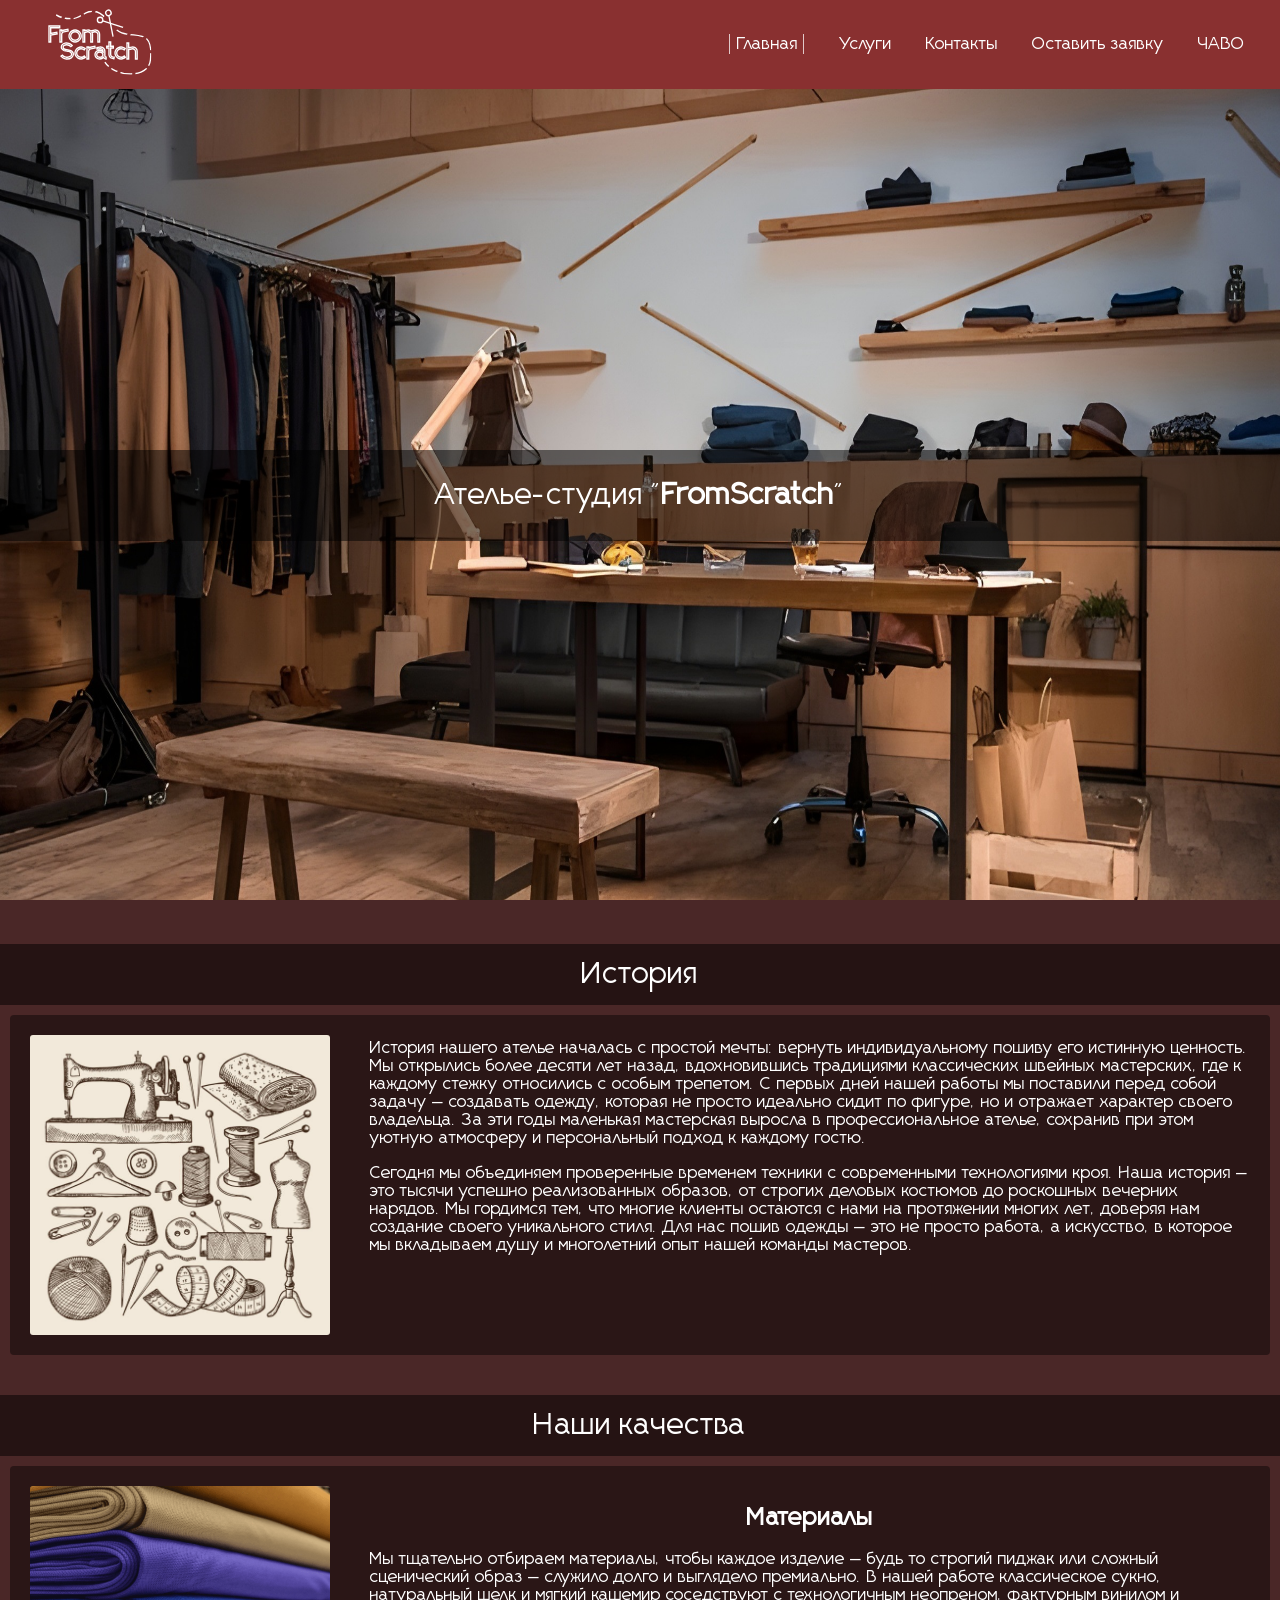
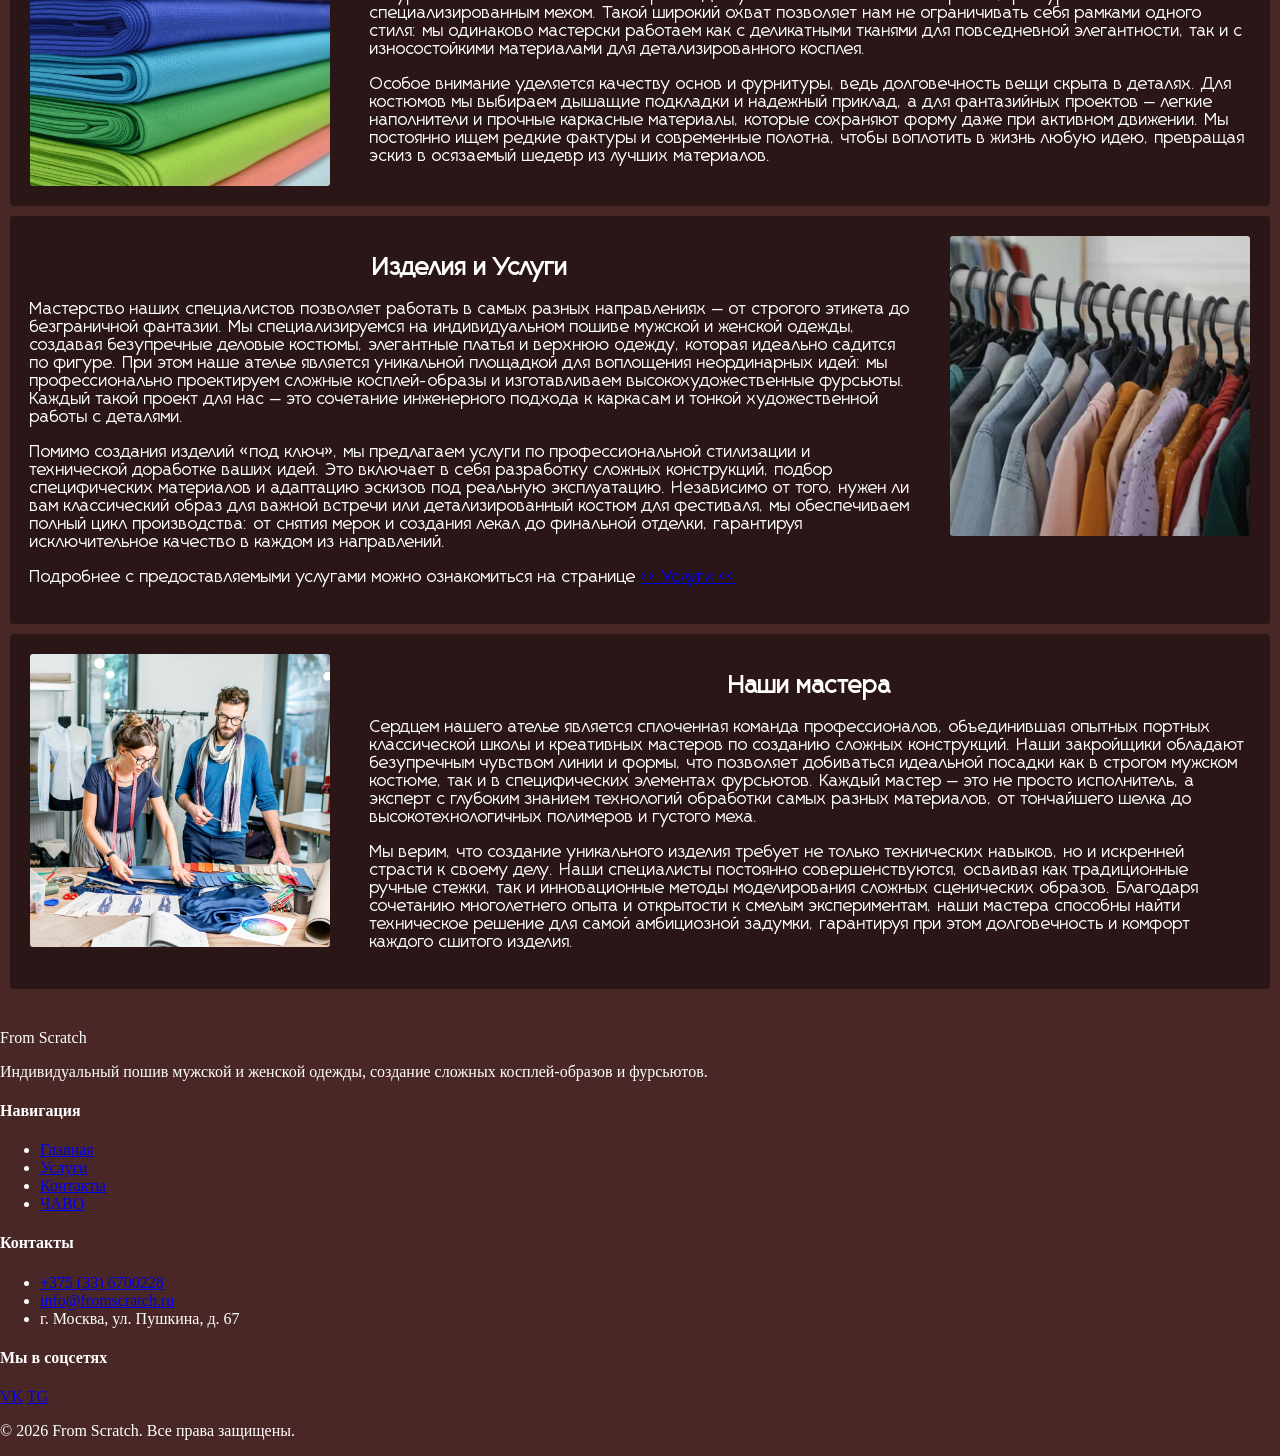
==== index.html @ 38d3c4c9 "Vers.2.0.1" ====
<!DOCTYPE html>
<html lang="en">
<head>
    <meta charset="UTF-8">
    <meta name="viewport" content="width=device-width, initial-scale=1.0">
    <title>FromScratch - Ателье-студия</title>

    <link href="style/mainstyle.css" rel="stylesheet" media="all">
    <link href="style/universal.css" rel="stylesheet" media="all">
</head>
<body>
    <header>
        <a href="main.html">
        <div class="logobox">
            <?xml version="1.0" encoding="UTF-8" standalone="no"?>
            <!-- Created with Inkscape (http://www.inkscape.org/) -->

            <svg
            width="150"
            height="75"
            viewBox="0 0 425 280"
            version="1.1"
            id="svg1"
            sodipodi:docname="FromScratch.svg"
            xmlns="http://www.w3.org/2000/svg"
            xmlns:svg="http://www.w3.org/2000/svg">
            <defs
                id="defs1">
                <clipPath
                clipPathUnits="userSpaceOnUse"
                id="clipPath57">
                <path
                   id="path58"
                   style="fill:#ff0000;fill-opacity:1;fill-rule:nonzero;stroke:none"
                   d="M 47.269531,136.76172 V 375.91211 H 271.69727 c 1.50088,-3.22402 3.10815,-6.40079 4.72461,-9.56641 2.83352,-5.62779 5.89137,-11.13698 8.82031,-16.71484 2.0526,-3.90896 4.81549,-5.57497 7.17969,-5.58008 3.94029,-0.009 6.77145,4.59488 3.3496,11.10938 -2.90893,5.53801 -5.94263,11.01059 -8.75781,16.59765 -0.70631,1.3816 -1.41164,2.76518 -2.10547,4.1543 h 47.97461 c -0.0244,-1.04101 -0.05,-2.08201 -0.0742,-3.12305 -0.0704,-3.08638 -0.1312,-6.17317 -0.1914,-9.25976 -0.11472,-5.88569 2.80078,-8.88738 5.77343,-8.94532 2.97274,-0.0579 6.00249,2.82718 6.11719,8.7129 0.0599,3.07143 0.11946,6.1436 0.18946,9.21484 0.0264,1.13348 0.0537,2.26693 0.0801,3.40039 h 59.98438 v -12.15039 c -1.71044,0.15453 -3.86688,-0.35467 -6.33594,-1.80274 -4.46878,-2.62087 -8.23605,-6.30973 -11.97461,-9.85742 -2.97667,-2.84069 -1.51624,-1.44223 -4.38672,-4.1914 -6.11149,-5.85321 -3.57986,-11.9379 1.48438,-11.87305 1.98166,0.0254 4.35075,0.9928 6.74219,3.2832 2.84876,2.72841 1.3992,1.34261 4.35156,4.16016 2.89335,2.75257 5.80411,5.57442 9.10156,7.83984 0.35898,0.24663 0.69801,0.49738 1.01758,0.75196 v -55.53125 c -0.11134,-0.0128 -0.22266,-0.0262 -0.33399,-0.0391 -6.14336,-0.68869 -12.22168,-1.82421 -18.28906,-2.98633 -10.84072,-2.0763 -9.55172,-12.47297 0.17969,-11.93945 0.64876,0.0356 1.33393,0.11939 2.05664,0.25781 5.43885,1.04173 10.8864,2.07026 16.38672,2.73438 V 136.76172 H 197.14453 c -1.1101,2.26053 -2.21925,4.52141 -3.32226,6.78516 -2.73226,5.49333 -5.31575,11.05817 -7.93946,16.60351 -5.03539,10.6425 -15.78568,5.55643 -10.75,-5.08594 2.6433,-5.58631 5.24592,-11.19235 7.99805,-16.72656 0.25604,-0.52548 0.51308,-1.05087 0.76953,-1.57617 H 146.4668 c 0.7952,1.89118 1.58599,3.78373 2.36914,5.67969 2.01233,4.95861 4.00437,9.9253 5.98047,14.89843 4.34764,10.94149 -6.70538,15.33222 -11.05274,4.39063 -1.95625,-4.92355 -3.93021,-9.84066 -5.92187,-14.75 -1.41043,-3.41517 -2.86237,-6.8144 -4.30078,-10.21875 h -20.07618 c 0.0631,0.51007 0.10293,1.04718 0.11524,1.61133 0.13304,6.09913 0.25399,12.19829 0.33789,18.29883 0.10086,8.24255 0.15542,16.48549 0.20312,24.72851 0.0682,11.77338 -11.82447,11.84374 -11.89257,0.0703 -0.0475,-8.21146 -0.10276,-16.42375 -0.20313,-24.63476 -0.0846,-6.15506 -0.21051,-12.30911 -0.33984,-18.46289 -0.0119,-0.56415 0.004,-1.10126 0.0449,-1.61133 H 91.589844 c 0.887505,1.76408 0.937597,4.40075 -0.472656,7.70508 -2.875563,6.73763 -6.21294,13.27575 -9.447266,19.84765 -3.236676,6.54045 -6.453047,13.09217 -9.744141,19.60547 C 66.61605,194.42823 56,189.0626 61.310547,178.55469 c 3.272714,-6.47568 6.46885,-12.98759 9.6875,-19.49024 2.998403,-6.09241 6.038985,-12.1694 8.835937,-18.35742 0.743293,-1.64447 1.631774,-2.95092 2.587891,-3.94531 z m 194.990239,3.75195 c 4.07305,-0.17351 6.98521,4.95693 3.31835,11.75781 -1.45418,2.69709 -3.02472,5.33337 -4.59765,7.9629 -0.27242,0.45507 -0.54411,0.91006 -0.81641,1.36523 0.057,0.0845 0.11331,0.17064 0.16992,0.25781 0.96596,1.4873 2.02729,2.90532 3.0625,4.34375 0.74214,1.13501 1.67125,2.03288 2.57032,3.0293 1.14578,1.25703 2.29959,2.50086 3.47461,3.73047 1.58769,1.60482 2.93175,3.42453 4.41211,5.12304 1.32612,1.6856 2.69332,3.33812 4.02929,5.01563 1.08861,1.24505 2.08277,2.56743 3.14258,3.83594 0.85912,1.11292 1.97898,1.99959 3.01172,2.94922 1.58495,1.3411 3.21897,2.62146 4.78125,3.99023 0.94187,0.80358 1.86042,1.63754 2.72656,2.52148 2.59542,-2.08738 5.21132,-4.14759 7.875,-6.14843 2.35342,-1.76779 4.60022,-2.53485 6.49805,-2.57813 5.69347,-0.12984 8.25919,6.24699 1.24219,11.60742 -3.50337,2.67629 -6.96382,5.40261 -10.38477,8.1836 -3.50344,2.89983 -7.0107,5.79683 -10.58789,8.60547 -9.26033,7.27078 -16.60486,-2.08373 -7.34375,-9.35352 1.15962,-0.91028 2.31051,-1.83116 3.45703,-2.75781 -0.51494,-0.42155 -1.06517,-0.83657 -1.34961,-1.16016 -1.61258,-1.43673 -3.35136,-2.72073 -4.96484,-4.15625 -1.42258,-1.30821 -2.92036,-2.5642 -4.10742,-4.09961 -1.11116,-1.34085 -2.16673,-2.72466 -3.3086,-4.04101 -1.22851,-1.55086 -2.50233,-3.06599 -3.71093,-4.63282 -1.34398,-1.56123 -2.58885,-3.20801 -4.02149,-4.6914 -1.26363,-1.32592 -2.50448,-2.66977 -3.74023,-4.02149 -1.1528,-1.3159 -2.38558,-2.55689 -3.36524,-4.01757 -0.16962,-0.23749 -0.34337,-0.47343 -0.51758,-0.70899 -6.29655,7.09386 -14.50339,0.89342 -8.59375,-8.30469 0.22,-0.34243 0.44016,-0.68492 0.66016,-1.02734 1.91803,-2.93456 3.6846,-5.96497 5.49414,-8.9668 1.67379,-2.79507 3.30329,-5.61501 4.90625,-8.45117 1.99136,-3.52337 4.44462,-5.07122 6.57813,-5.16211 z m 85.54492,63.36133 c 3.43416,0.0784 5.95762,3.74732 3.65039,9.95508 -2.03115,5.46495 -4.30736,10.8402 -6.44727,16.26562 -1.99202,4.99971 -3.9014,10.03192 -5.85937,15.04492 -4.28339,10.96682 -15.3621,6.6404 -11.07813,-4.32617 1.96304,-5.0252 3.8758,-10.07017 5.87305,-15.08203 1.98157,-5.02316 4.01269,-10.02568 6.03711,-15.03125 1.93126,-4.77521 5.1532,-6.88715 7.82422,-6.82617 z m 69.07226,14.2207 c 4.87054,0.24795 6.83544,6.64768 0.56836,12.33399 -4.25103,3.85708 -8.50659,7.71387 -12.84375,11.47461 -4.3283,3.87226 -8.80953,7.56467 -13.20117,11.36328 -8.9047,7.70224 -16.68683,-1.29714 -7.7793,-8.9961 4.38976,-3.79415 8.86718,-7.48741 13.19336,-11.35546 4.49855,-3.8957 8.87776,-7.92447 13.32813,-11.875 2.4764,-2.19827 4.82851,-3.04234 6.73437,-2.94532 z M 253.66211,341.00391 c 5.53686,-0.15818 8.0063,6.43957 1.12305,11.9707 -5.54049,4.45214 -11.21711,8.76217 -16.4668,13.55859 -8.69198,7.9415 -17.03214,-0.3927 -8.41016,-8.41015 5.52301,-5.13578 11.55276,-9.69886 17.42774,-14.41993 2.29438,-1.84374 4.48055,-2.64649 6.32617,-2.69921 z" />
             </clipPath>
            </defs>
            <g
                 inkscape:label="Layer 1"
                 inkscape:groupmode="layer"
                 id="layer1"
                 sodipodi:insensitive="true"
                 transform="translate(0,-115.95819)">
                <text
                   xml:space="preserve"
                   style="font-style:normal;font-variant:normal;font-weight:normal;font-stretch:normal;font-size:85.5696px;line-height:0.75;font-family:Farabee;-inkscape-font-specification:Farabee;text-align:start;writing-mode:lr-tb;direction:ltr;text-anchor:start;fill:none;stroke:#ffffff;stroke-width:5.01385;stroke-opacity:1"
                   x="22.570187"
                   y="252.75461"
                   id="text1"
                   transform="scale(0.99719699,1.0028109)"><tspan
                     sodipodi:role="line"
                     id="tspan1"
                     x="22.570187"
                     y="252.75461"
                     style="stroke-width:5.01385">From</tspan><tspan
                     sodipodi:role="line"
                     x="22.570187"
                     y="316.93182"
                     id="tspan2"
                     style="stroke-width:5.01385">  Scratch</tspan></text>
                <g
                   id="g4"
                   transform="translate(-19.623693,-7.1358885)">
                  <g
                     id="g2">
                    <circle
                       style="fill:none;stroke:#ffffff;stroke-width:5;stroke-opacity:1"
                       id="path1"
                       cx="232.51103"
                       cy="178.99187"
                       r="10.109176" />
                    <path
                       style="fill:none;stroke:#ffffff;stroke-width:5;stroke-opacity:1"
                       d="m 242.62021,182.55981 75.52149,23.7863"
                       id="path2" />
                  </g>
                  <g
                     id="g3"
                     transform="rotate(61.21259,270.34441,192.01639)">
                    <circle
                       style="fill:none;stroke:#ffffff;stroke-width:5;stroke-opacity:1"
                       id="circle2"
                       cx="232.51103"
                       cy="178.99187"
                       r="10.109176" />
                    <path
                       style="fill:none;stroke:#ffffff;stroke-width:5;stroke-opacity:1"
                       d="m 242.62021,182.55981 75.52149,23.7863"
                       id="path3" />
                  </g>
             </g>
            </g>
            <g
                 inkscape:groupmode="layer"
                 id="layer2"
                 inkscape:label="Layer 2"
                 sodipodi:insensitive="true"
                 transform="translate(0,-115.95819)">
                <path
                style="fill:none;stroke:#ffffff;stroke-width:5;stroke-opacity:1"
                d="m 48.761905,152.82694 c 17.775667,13.23337 37.466558,14.27178 58.871085,14.27178 34.72973,0 53.21222,-38.55682 93.95586,-24.97561 42.1761,14.0587 52.02531,64.51792 92.1719,77.90012 58.36505,19.45501 118.68037,-15.3287 107.03832,101.09175 -7.34889,73.4889 -135.78261,63.18824 -170.07201,8.3252"
                id="path4"
                clip-path="url(#clipPath57)" />
            </g>
        </svg>

        </div>
        </a>
        <nav>
            <a href="#">| Главная |</a>
            <a href="services.html">Услуги</a>
            <a href="#">Контакты</a>
            <a href="#">Оставить заявку</a>
            <a href="#">ЧАВО</a>
        </nav>
    </header>
    <main>
        <section>
            <div class="banner-main">
                <img src="images/atelie-upscale.jpg">
                <div class="float-box">
                    <p>Ателье-студия "<a class="curvyfont" href="#history">FromScratch</a>"</p>
                </div>
            </div>
        </section>
        <section id="history">
            <p class="titles">История</p>
            <div class="infoblock">
                <div class="infoblock-img">
                    <img src="images/sewingtools-stock.jpg">
                </div>
                
                <div class="infoblock-text">
                    <p>
                        История нашего ателье началась с простой мечты: вернуть индивидуальному пошиву его истинную ценность. Мы открылись более десяти лет назад, вдохновившись традициями классических швейных мастерских, где к каждому стежку относились с особым трепетом. С первых дней нашей работы мы поставили перед собой задачу — создавать одежду, которая не просто идеально сидит по фигуре, но и отражает характер своего владельца. За эти годы маленькая мастерская выросла в профессиональное ателье, сохранив при этом уютную атмосферу и персональный подход к каждому гостю.
                    </p>
                    <p>
                        Сегодня мы объединяем проверенные временем техники с современными технологиями кроя. Наша история — это тысячи успешно реализованных образов, от строгих деловых костюмов до роскошных вечерних нарядов. Мы гордимся тем, что многие клиенты остаются с нами на протяжении многих лет, доверяя нам создание своего уникального стиля. Для нас пошив одежды — это не просто работа, а искусство, в которое мы вкладываем душу и многолетний опыт нашей команды мастеров.                
                    </p>
                </div>
                
            </div>
        </section>
        <section id="Qualities">
            <p class="titles">Наши качества</p>
            <div class="infoblock">
                <div class="infoblock-img">
                    <img src="images/materials.png">
                </div>
                <div class="infoblock-text">
                    <h2>Материалы</h2>
                    <p>
                        Мы тщательно отбираем материалы, чтобы каждое изделие — будь то строгий пиджак или сложный сценический образ — служило долго и выглядело премиально. В нашей работе классическое сукно, натуральный шелк и мягкий кашемир соседствуют с технологичным неопреном, фактурным винилом и специализированным мехом. Такой широкий охват позволяет нам не ограничивать себя рамками одного стиля: мы одинаково мастерски работаем как с деликатными тканями для повседневной элегантности, так и с износостойкими материалами для детализированного косплея.
                    </p>
                    <p>
                        Особое внимание уделяется качеству основ и фурнитуры, ведь долговечность вещи скрыта в деталях. Для костюмов мы выбираем дышащие подкладки и надежный приклад, а для фантазийных проектов — легкие наполнители и прочные каркасные материалы, которые сохраняют форму даже при активном движении. Мы постоянно ищем редкие фактуры и современные полотна, чтобы воплотить в жизнь любую идею, превращая эскиз в осязаемый шедевр из лучших материалов.
                    </p>
                </div>
            </div>
            <div class="infoblock">
                <div class="infoblock-text"> 
                    <h2>Изделия и Услуги</h2>
                    <p>
                        Мастерство наших специалистов позволяет работать в самых разных направлениях — от строгого этикета до безграничной фантазии. Мы специализируемся на индивидуальном пошиве мужской и женской одежды, создавая безупречные деловые костюмы, элегантные платья и верхнюю одежду, которая идеально садится по фигуре. При этом наше ателье является уникальной площадкой для воплощения неординарных идей: мы профессионально проектируем сложные косплей-образы и изготавливаем высокохудожественные фурсьюты. Каждый такой проект для нас — это сочетание инженерного подхода к каркасам и тонкой художественной работы с деталями.                
                    </p>
                    <p>
                        Помимо создания изделий «под ключ», мы предлагаем услуги по профессиональной стилизации и технической доработке ваших идей. Это включает в себя разработку сложных конструкций, подбор специфических материалов и адаптацию эскизов под реальную эксплуатацию. Независимо от того, нужен ли вам классический образ для важной встречи или детализированный костюм для фестиваля, мы обеспечиваем полный цикл производства: от снятия мерок и создания лекал до финальной отделки, гарантируя исключительное качество в каждом из направлений.                
                    </p>
                    <p>Подробнее с предоставляемыми услугами можно ознакомиться на странице <a href="services.html">&gt;&gt; Услуги &lt;&lt;</a></p>
                </div>
                <div class="infoblock-img"> 
                    <img src="images/SuitsPhoto.png">
                </div>
                
            </div>
            <div class="infoblock">
                <div class="infoblock-img"> 
                    <img src="images/masters.jpg">
                </div>
                <div class="infoblock-text"> 
                    <h2>Наши мастера</h2>
                    <p>
                        Сердцем нашего ателье является сплоченная команда профессионалов, объединившая опытных портных классической школы и креативных мастеров по созданию сложных конструкций. Наши закройщики обладают безупречным чувством линии и формы, что позволяет добиваться идеальной посадки как в строгом мужском костюме, так и в специфических элементах фурсьютов. Каждый мастер — это не просто исполнитель, а эксперт с глубоким знанием технологий обработки самых разных материалов, от тончайшего шелка до высокотехнологичных полимеров и густого меха.
                    </p>
                    <p>
                        Мы верим, что создание уникального изделия требует не только технических навыков, но и искренней страсти к своему делу. Наши специалисты постоянно совершенствуются, осваивая как традиционные ручные стежки, так и инновационные методы моделирования сложных сценических образов. Благодаря сочетанию многолетнего опыта и открытости к смелым экспериментам, наши мастера способны найти техническое решение для самой амбициозной задумки, гарантируя при этом долговечность и комфорт каждого сшитого изделия.
                    </p>
                </div> 
            </div>
        </section>
    </main>
    <footer class="footer">
        <div class="footer__container">
            <div class="footer__brand">
                <p>From Scratch</p>
                <p class="footer__description">Индивидуальный пошив мужской и женской одежды, создание сложных косплей-образов и фурсьютов.</p>
            </div>

            <div class="footer__nav">
                <h4 class="footer__title">Навигация</h4>
                <ul class="footer__list">
                    <li><a href="#">Главная</a></li>
                    <li><a href="#">Услуги</a></li>
                    <li><a href="#">Контакты</a></li>
                    <li><a href="#">ЧАВО</a></li>
                </ul>
            </div>

            <div class="footer__contacts">
                <h4 class="footer__title">Контакты</h4>
                <ul class="footer__list">
                    <li><a href="#">+375 (33) 6700228</a></li>
                    <li><a href="#">info@fromscratch.ru</a></li>
                    <li>г. Москва, ул. Пушкина, д. 67</li>
                </ul>
            </div>

            <div class="footer__social">
                <h4 class="footer__title">Мы в соцсетях</h4>
                <div class="footer__icons">
                    <a href="#" class="icon-vk">VK</a>
                    <a href="#" class="icon-tg">TG</a>
                </div>
            </div>
        </div>
        <div class="footer__bottom">
            <p>&copy; 2026 From Scratch. Все права защищены.</p>
        </div>
    </footer>
</body>
</html>
---- style/mainstyle.css ----
@font-face {
  font-family: "Farabee";
  src: url("../fonts/Farabee Regular.ttf") format("truetype");
}
@font-face {
  font-family: "FarabeeStraight";
  src: url("../fonts/Farabee Straight Regular.ttf") format("truetype");
}
@keyframes appear {
  from {
    opacity: 0;
  }
  to {
    opacity: 1;
  }
}
html {
  padding: 0;
  color: #FFFFFF;
}

body {
  margin: 0;
  background-color: #4A2727;
}

.curvyfont {
  font-family: "Farabee", sans-serif;
}

header {
  position: fixed;
  z-index: 100;
  width: 100vw;
  display: flex;
  justify-content: space-between;
  align-items: center;
  background-color: #893030;
  padding: 0 20px;
}
header .logobox {
  margin: 5px;
}
header nav {
  margin: 0 40px;
  display: inline-block;
}
header nav a {
  color: #FFFFFF;
  font-family: "FarabeeStraight", sans-serif;
  text-decoration: none;
  margin: 0;
  font-size: 17px;
  padding: 15px 15px;
}
header nav a:hover {
  transition: color 0.2s ease-in;
  color: coral;
}

main section {
  margin-bottom: 40px;
}
main section .banner-main img {
  width: 100%;
  height: 100vh;
}
main section .banner-main .float-box {
  animation: appear 1s ease-in forwards;
  position: absolute;
  top: 50%;
  background-color: rgba(0, 0, 0, 0.5);
  width: 100%;
}
main section .banner-main .float-box p {
  text-align: center;
  font-size: 30px;
  font-family: "FarabeeStraight", sans-serif;
}
main section .banner-main .float-box p a {
  color: #FFFFFF;
  text-decoration: none;
  font-weight: 700;
}
main section .banner-main .float-box p a:hover {
  transition: color 0.2s ease-in;
  color: coral;
}
main section .titles {
  margin: 0;
  padding: 15px 0;
  background-color: rgba(0, 0, 0, 0.5);
  text-align: center;
  font-size: 30px;
  font-family: "FarabeeStraight", sans-serif;
}
main section .infoblock {
  background-color: #2A1616;
  margin: 10px;
  padding: 20px;
  border-radius: 4px;
  overflow: hidden;
  display: flex;
  align-items: flex-start;
  gap: 40px;
}
main section .infoblock h1, main section .infoblock h2, main section .infoblock h3 {
  text-align: center;
  font-family: "FarabeeStraight", sans-serif;
}
main section .infoblock-text {
  flex: 1;
}
main section .infoblock-text p {
  font-family: "Farabee", sans-serif;
  margin-top: 5px;
  font-size: 17px;
}
main section .infoblock-img {
  flex: 0 0 300px;
}
main section .infoblock-img img {
  width: 100%;
  height: auto;
  display: block;
  border-radius: 3px;
}/*# sourceMappingURL=mainstyle.css.map */
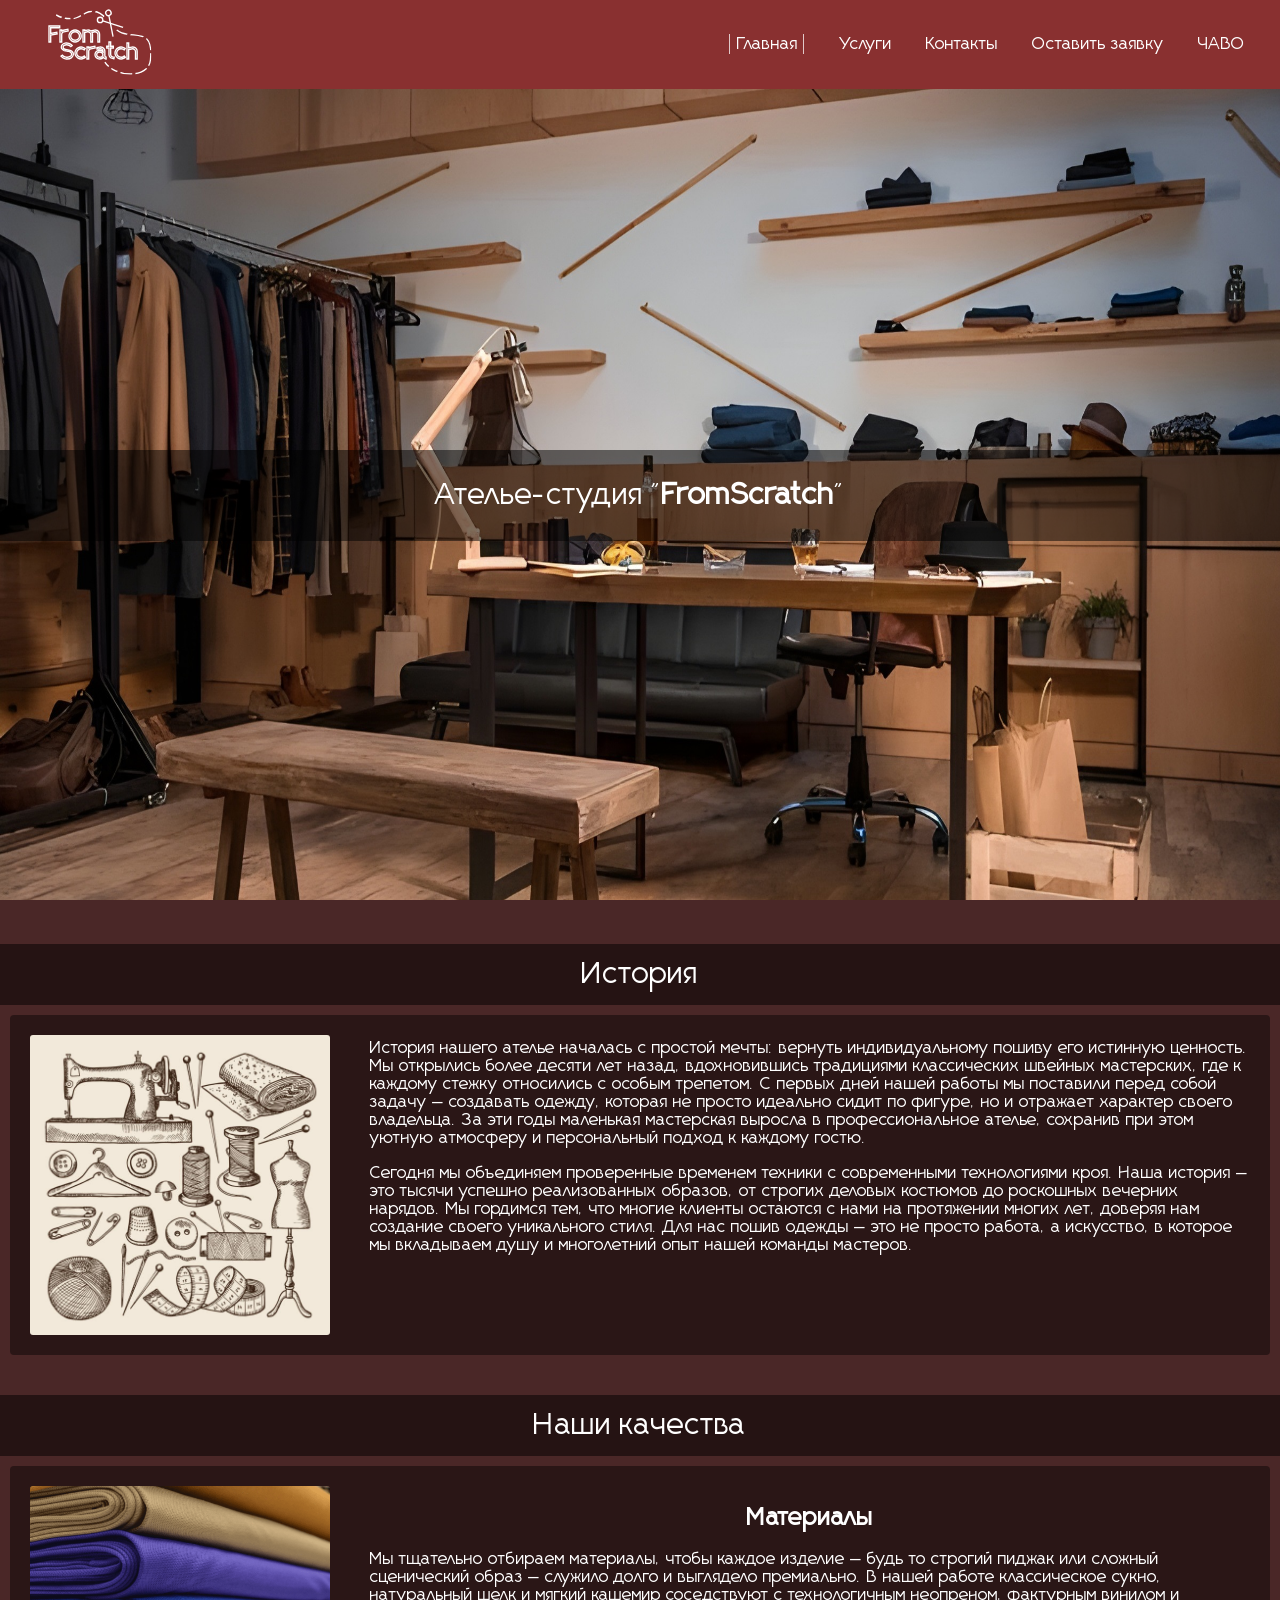
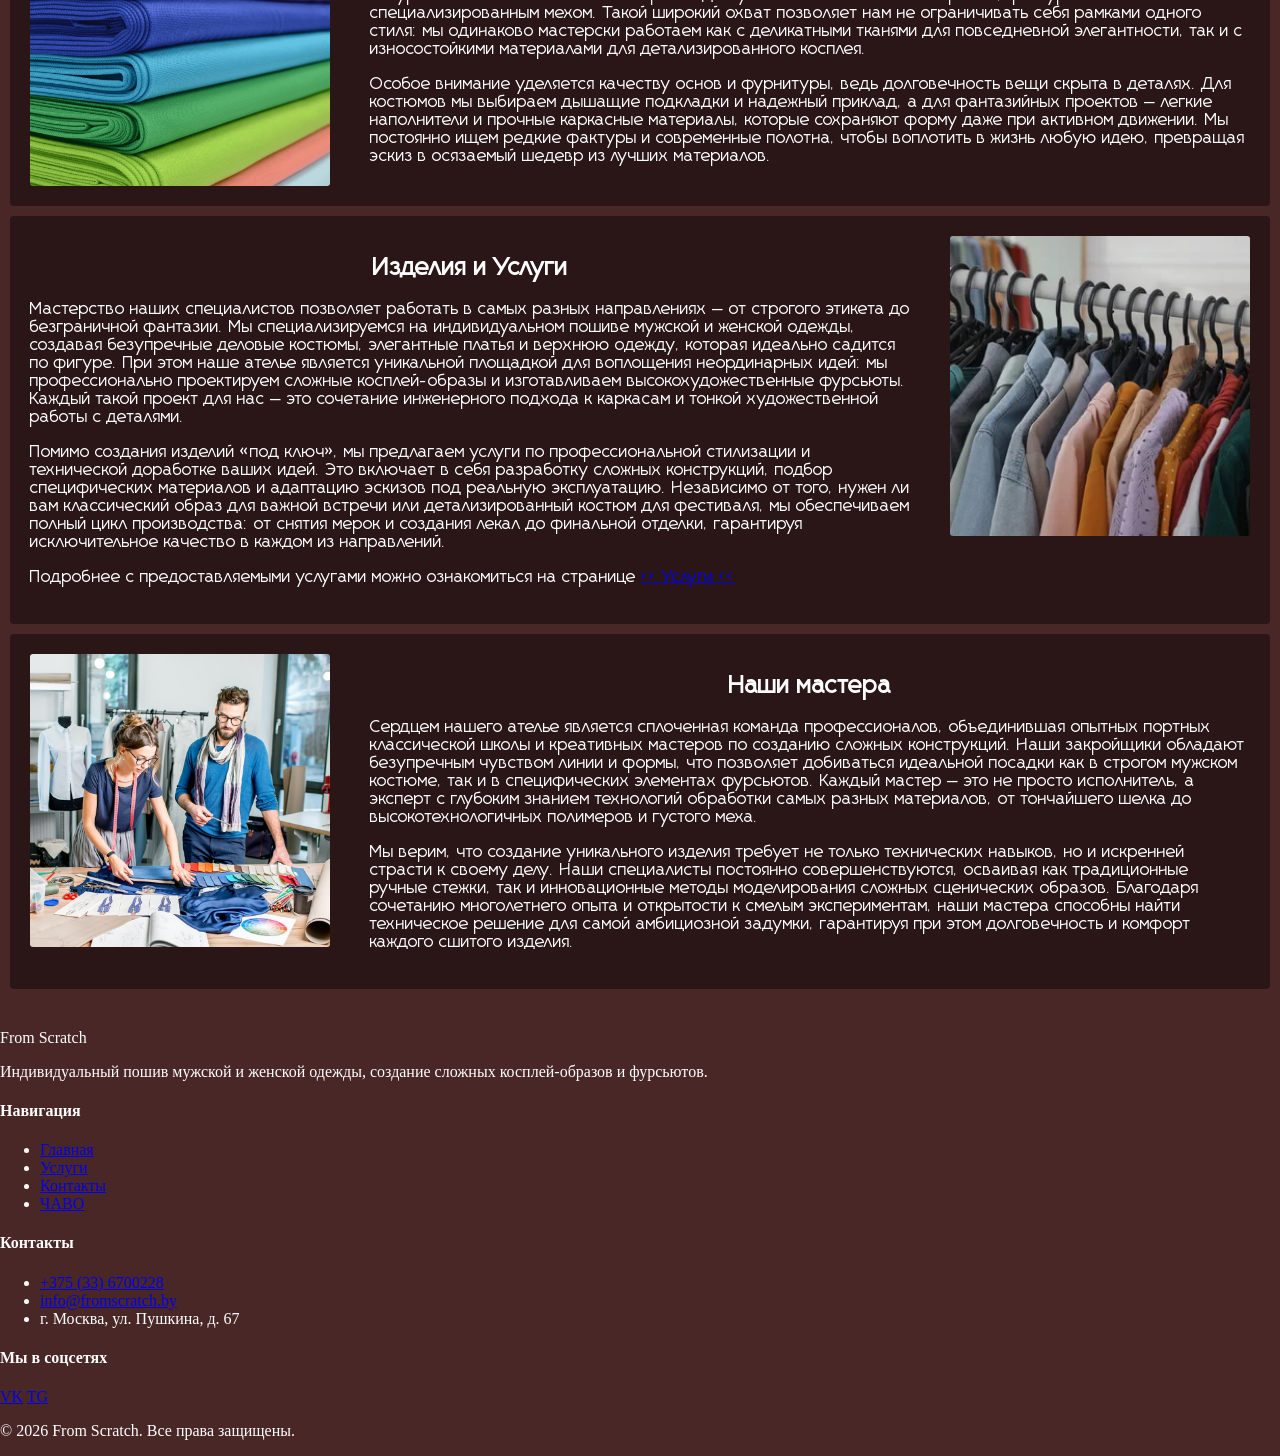
==== commit 0a4d3818: "Vers.2.0.3" ====
--- a/index.html
+++ b/index.html
@@ -10,7 +10,7 @@
 </head>
 <body>
     <header>
-        <a href="main.html">
+        <a href="index.html">
         <div class="logobox">
             <?xml version="1.0" encoding="UTF-8" standalone="no"?>
             <!-- Created with Inkscape (http://www.inkscape.org/) -->
@@ -210,7 +210,7 @@
                 <h4 class="footer__title">Контакты</h4>
                 <ul class="footer__list">
                     <li><a href="#">+375 (33) 6700228</a></li>
-                    <li><a href="#">info@fromscratch.ru</a></li>
+                    <li><a href="#">info@fromscratch.by</a></li>
                     <li>г. Москва, ул. Пушкина, д. 67</li>
                 </ul>
             </div>
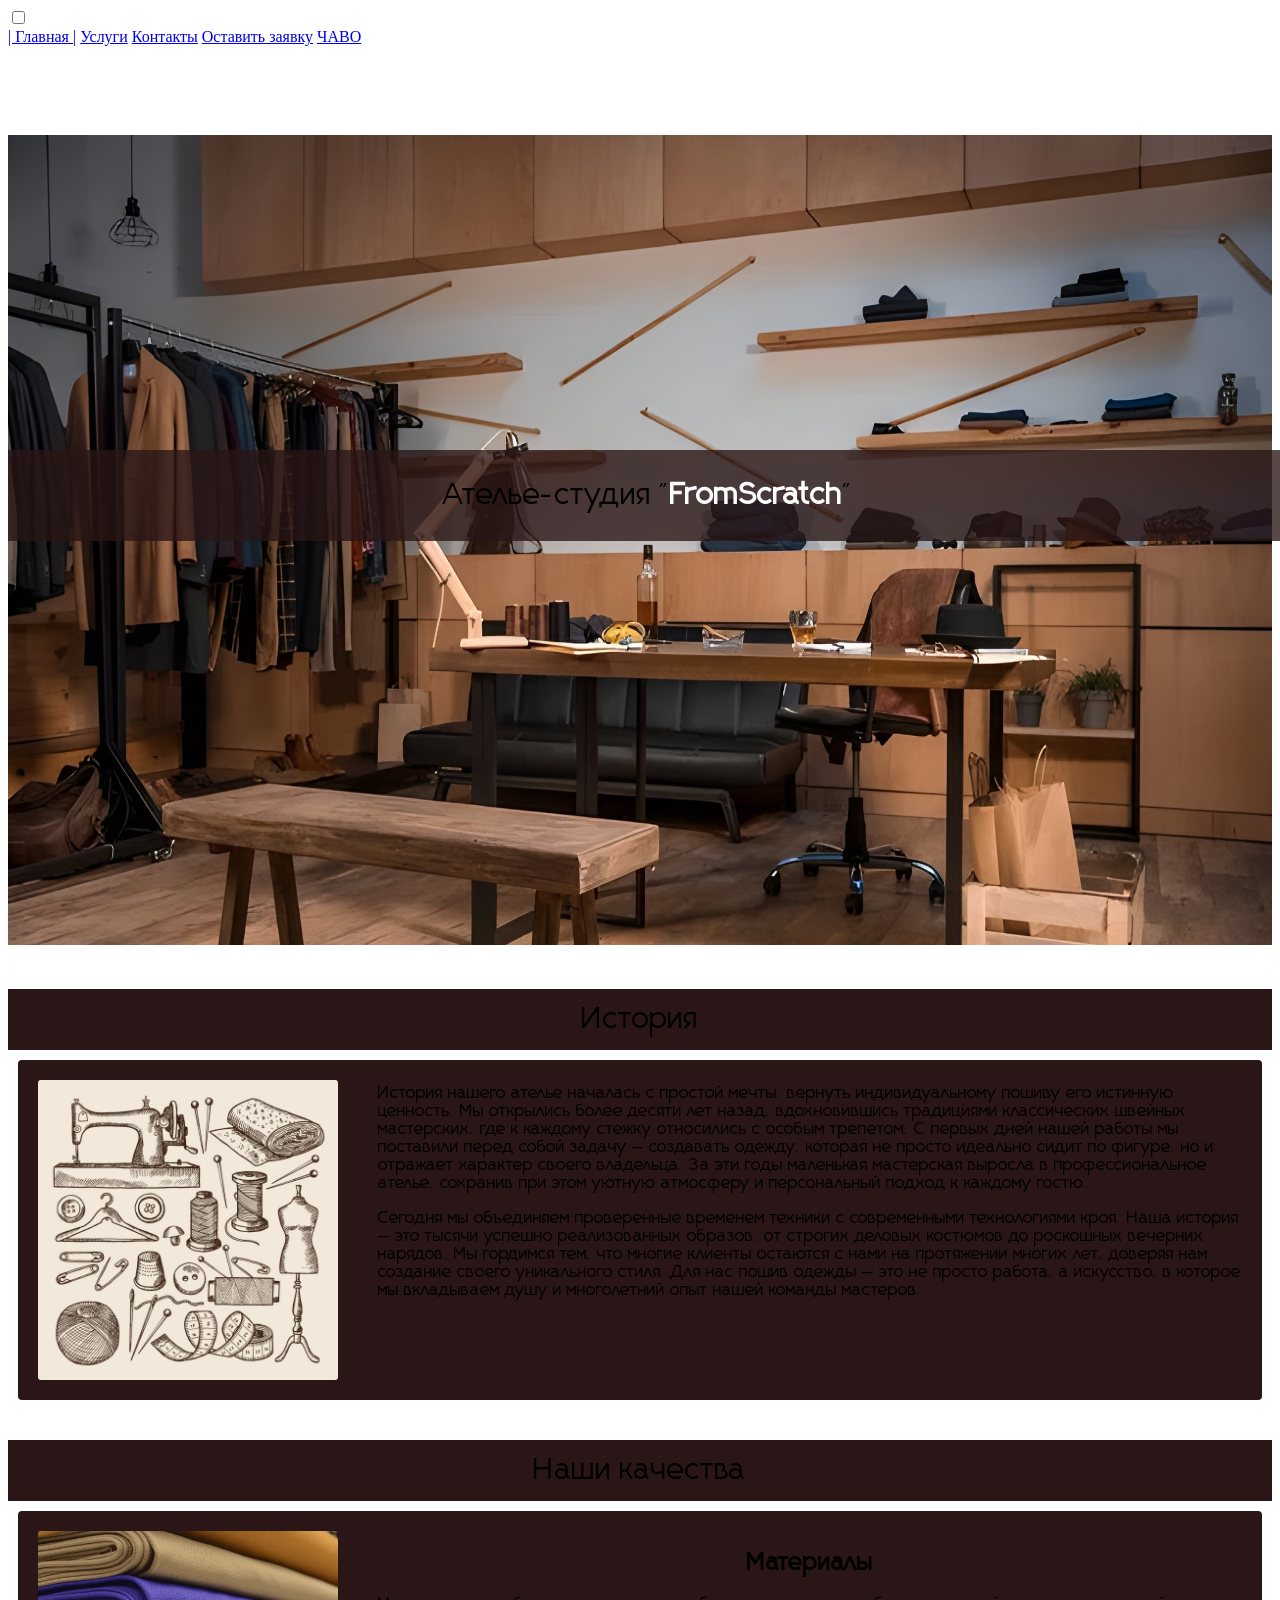
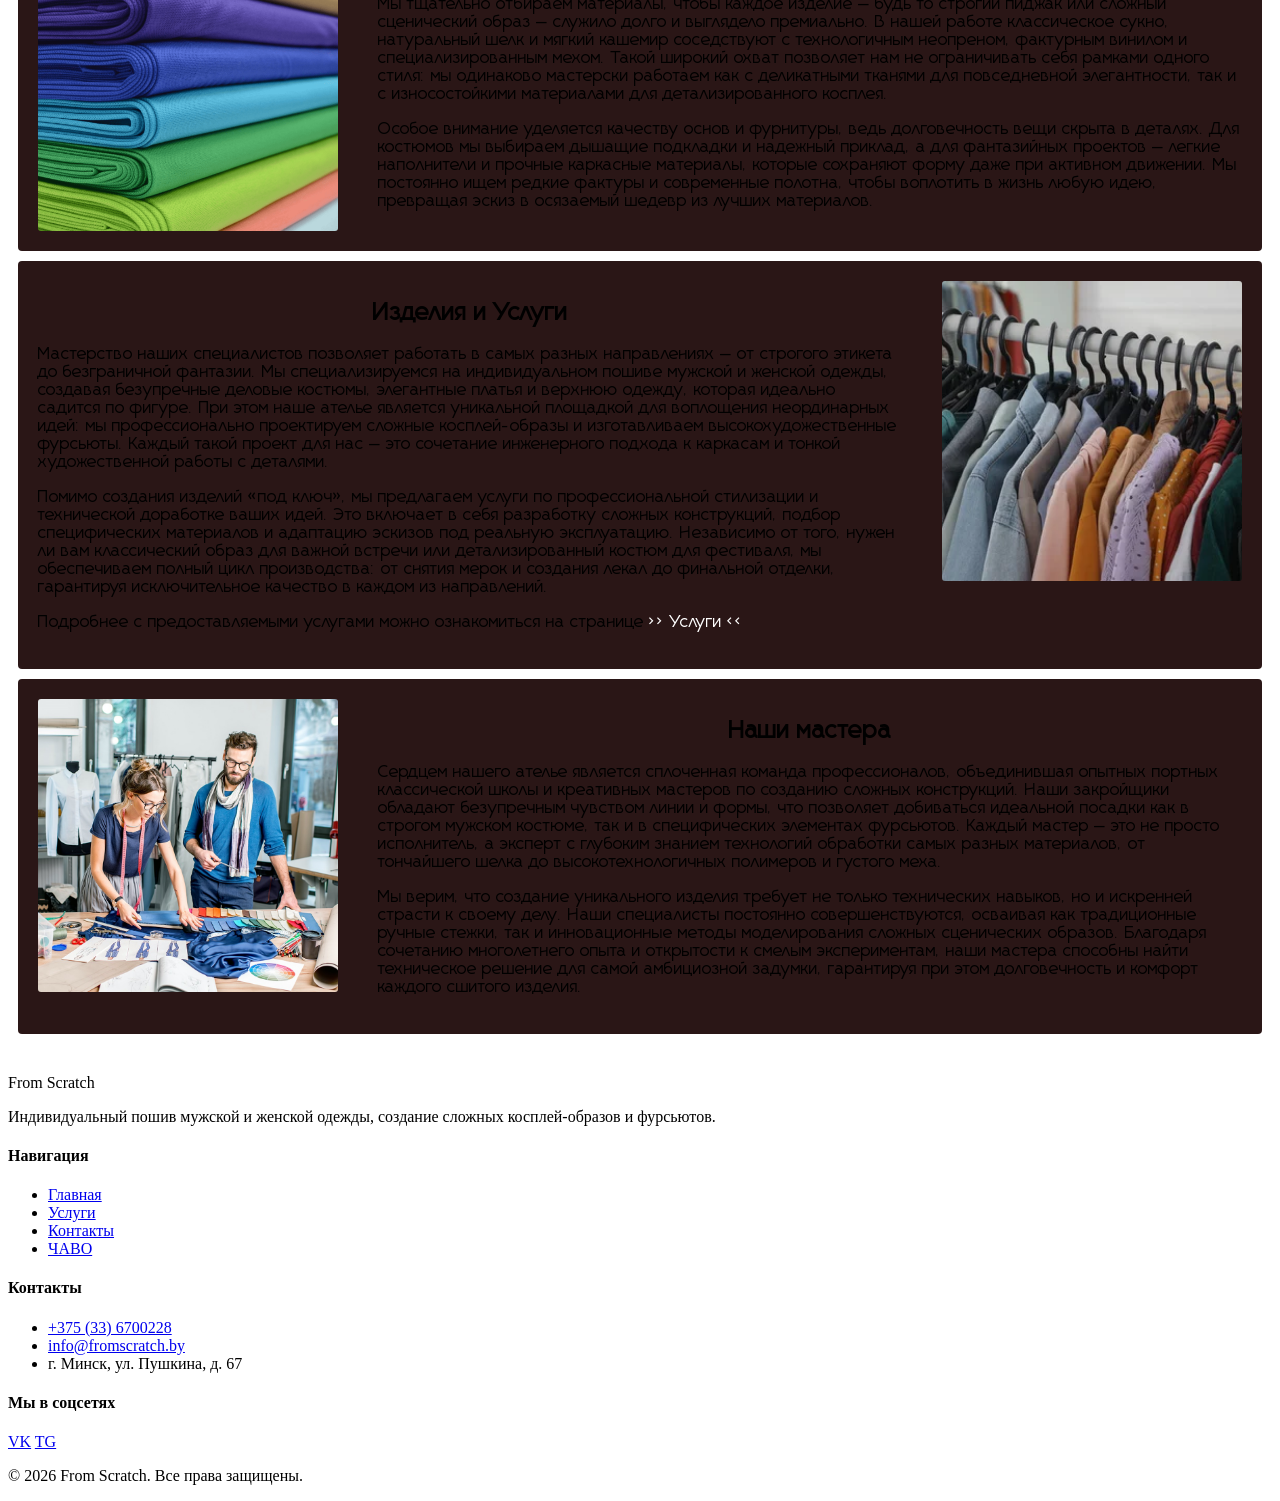
==== commit 85f0b910: "Merge pull request #2 from Temi317/mikubranch add Miku shrine" ====
--- a/index.html
+++ b/index.html
@@ -11,105 +11,21 @@
 <body>
     <header>
         <a href="index.html">
-        <div class="logobox">
-            <?xml version="1.0" encoding="UTF-8" standalone="no"?>
-            <!-- Created with Inkscape (http://www.inkscape.org/) -->
+            <div class="logobox">
+                <object data="images/FromScratch.svg" type="image/svg+xml" style="pointer-events: none;"></object>
+            </div>
+        </a>
+        
+        <input type="checkbox" id="burger-toggle" class="burger-toggle">
+    
+        <label for="burger-toggle" class="burger">
+            
+        </label>
 
-            <svg
-            width="150"
-            height="75"
-            viewBox="0 0 425 280"
-            version="1.1"
-            id="svg1"
-            sodipodi:docname="FromScratch.svg"
-            xmlns="http://www.w3.org/2000/svg"
-            xmlns:svg="http://www.w3.org/2000/svg">
-            <defs
-                id="defs1">
-                <clipPath
-                clipPathUnits="userSpaceOnUse"
-                id="clipPath57">
-                <path
-                   id="path58"
-                   style="fill:#ff0000;fill-opacity:1;fill-rule:nonzero;stroke:none"
-                   d="M 47.269531,136.76172 V 375.91211 H 271.69727 c 1.50088,-3.22402 3.10815,-6.40079 4.72461,-9.56641 2.83352,-5.62779 5.89137,-11.13698 8.82031,-16.71484 2.0526,-3.90896 4.81549,-5.57497 7.17969,-5.58008 3.94029,-0.009 6.77145,4.59488 3.3496,11.10938 -2.90893,5.53801 -5.94263,11.01059 -8.75781,16.59765 -0.70631,1.3816 -1.41164,2.76518 -2.10547,4.1543 h 47.97461 c -0.0244,-1.04101 -0.05,-2.08201 -0.0742,-3.12305 -0.0704,-3.08638 -0.1312,-6.17317 -0.1914,-9.25976 -0.11472,-5.88569 2.80078,-8.88738 5.77343,-8.94532 2.97274,-0.0579 6.00249,2.82718 6.11719,8.7129 0.0599,3.07143 0.11946,6.1436 0.18946,9.21484 0.0264,1.13348 0.0537,2.26693 0.0801,3.40039 h 59.98438 v -12.15039 c -1.71044,0.15453 -3.86688,-0.35467 -6.33594,-1.80274 -4.46878,-2.62087 -8.23605,-6.30973 -11.97461,-9.85742 -2.97667,-2.84069 -1.51624,-1.44223 -4.38672,-4.1914 -6.11149,-5.85321 -3.57986,-11.9379 1.48438,-11.87305 1.98166,0.0254 4.35075,0.9928 6.74219,3.2832 2.84876,2.72841 1.3992,1.34261 4.35156,4.16016 2.89335,2.75257 5.80411,5.57442 9.10156,7.83984 0.35898,0.24663 0.69801,0.49738 1.01758,0.75196 v -55.53125 c -0.11134,-0.0128 -0.22266,-0.0262 -0.33399,-0.0391 -6.14336,-0.68869 -12.22168,-1.82421 -18.28906,-2.98633 -10.84072,-2.0763 -9.55172,-12.47297 0.17969,-11.93945 0.64876,0.0356 1.33393,0.11939 2.05664,0.25781 5.43885,1.04173 10.8864,2.07026 16.38672,2.73438 V 136.76172 H 197.14453 c -1.1101,2.26053 -2.21925,4.52141 -3.32226,6.78516 -2.73226,5.49333 -5.31575,11.05817 -7.93946,16.60351 -5.03539,10.6425 -15.78568,5.55643 -10.75,-5.08594 2.6433,-5.58631 5.24592,-11.19235 7.99805,-16.72656 0.25604,-0.52548 0.51308,-1.05087 0.76953,-1.57617 H 146.4668 c 0.7952,1.89118 1.58599,3.78373 2.36914,5.67969 2.01233,4.95861 4.00437,9.9253 5.98047,14.89843 4.34764,10.94149 -6.70538,15.33222 -11.05274,4.39063 -1.95625,-4.92355 -3.93021,-9.84066 -5.92187,-14.75 -1.41043,-3.41517 -2.86237,-6.8144 -4.30078,-10.21875 h -20.07618 c 0.0631,0.51007 0.10293,1.04718 0.11524,1.61133 0.13304,6.09913 0.25399,12.19829 0.33789,18.29883 0.10086,8.24255 0.15542,16.48549 0.20312,24.72851 0.0682,11.77338 -11.82447,11.84374 -11.89257,0.0703 -0.0475,-8.21146 -0.10276,-16.42375 -0.20313,-24.63476 -0.0846,-6.15506 -0.21051,-12.30911 -0.33984,-18.46289 -0.0119,-0.56415 0.004,-1.10126 0.0449,-1.61133 H 91.589844 c 0.887505,1.76408 0.937597,4.40075 -0.472656,7.70508 -2.875563,6.73763 -6.21294,13.27575 -9.447266,19.84765 -3.236676,6.54045 -6.453047,13.09217 -9.744141,19.60547 C 66.61605,194.42823 56,189.0626 61.310547,178.55469 c 3.272714,-6.47568 6.46885,-12.98759 9.6875,-19.49024 2.998403,-6.09241 6.038985,-12.1694 8.835937,-18.35742 0.743293,-1.64447 1.631774,-2.95092 2.587891,-3.94531 z m 194.990239,3.75195 c 4.07305,-0.17351 6.98521,4.95693 3.31835,11.75781 -1.45418,2.69709 -3.02472,5.33337 -4.59765,7.9629 -0.27242,0.45507 -0.54411,0.91006 -0.81641,1.36523 0.057,0.0845 0.11331,0.17064 0.16992,0.25781 0.96596,1.4873 2.02729,2.90532 3.0625,4.34375 0.74214,1.13501 1.67125,2.03288 2.57032,3.0293 1.14578,1.25703 2.29959,2.50086 3.47461,3.73047 1.58769,1.60482 2.93175,3.42453 4.41211,5.12304 1.32612,1.6856 2.69332,3.33812 4.02929,5.01563 1.08861,1.24505 2.08277,2.56743 3.14258,3.83594 0.85912,1.11292 1.97898,1.99959 3.01172,2.94922 1.58495,1.3411 3.21897,2.62146 4.78125,3.99023 0.94187,0.80358 1.86042,1.63754 2.72656,2.52148 2.59542,-2.08738 5.21132,-4.14759 7.875,-6.14843 2.35342,-1.76779 4.60022,-2.53485 6.49805,-2.57813 5.69347,-0.12984 8.25919,6.24699 1.24219,11.60742 -3.50337,2.67629 -6.96382,5.40261 -10.38477,8.1836 -3.50344,2.89983 -7.0107,5.79683 -10.58789,8.60547 -9.26033,7.27078 -16.60486,-2.08373 -7.34375,-9.35352 1.15962,-0.91028 2.31051,-1.83116 3.45703,-2.75781 -0.51494,-0.42155 -1.06517,-0.83657 -1.34961,-1.16016 -1.61258,-1.43673 -3.35136,-2.72073 -4.96484,-4.15625 -1.42258,-1.30821 -2.92036,-2.5642 -4.10742,-4.09961 -1.11116,-1.34085 -2.16673,-2.72466 -3.3086,-4.04101 -1.22851,-1.55086 -2.50233,-3.06599 -3.71093,-4.63282 -1.34398,-1.56123 -2.58885,-3.20801 -4.02149,-4.6914 -1.26363,-1.32592 -2.50448,-2.66977 -3.74023,-4.02149 -1.1528,-1.3159 -2.38558,-2.55689 -3.36524,-4.01757 -0.16962,-0.23749 -0.34337,-0.47343 -0.51758,-0.70899 -6.29655,7.09386 -14.50339,0.89342 -8.59375,-8.30469 0.22,-0.34243 0.44016,-0.68492 0.66016,-1.02734 1.91803,-2.93456 3.6846,-5.96497 5.49414,-8.9668 1.67379,-2.79507 3.30329,-5.61501 4.90625,-8.45117 1.99136,-3.52337 4.44462,-5.07122 6.57813,-5.16211 z m 85.54492,63.36133 c 3.43416,0.0784 5.95762,3.74732 3.65039,9.95508 -2.03115,5.46495 -4.30736,10.8402 -6.44727,16.26562 -1.99202,4.99971 -3.9014,10.03192 -5.85937,15.04492 -4.28339,10.96682 -15.3621,6.6404 -11.07813,-4.32617 1.96304,-5.0252 3.8758,-10.07017 5.87305,-15.08203 1.98157,-5.02316 4.01269,-10.02568 6.03711,-15.03125 1.93126,-4.77521 5.1532,-6.88715 7.82422,-6.82617 z m 69.07226,14.2207 c 4.87054,0.24795 6.83544,6.64768 0.56836,12.33399 -4.25103,3.85708 -8.50659,7.71387 -12.84375,11.47461 -4.3283,3.87226 -8.80953,7.56467 -13.20117,11.36328 -8.9047,7.70224 -16.68683,-1.29714 -7.7793,-8.9961 4.38976,-3.79415 8.86718,-7.48741 13.19336,-11.35546 4.49855,-3.8957 8.87776,-7.92447 13.32813,-11.875 2.4764,-2.19827 4.82851,-3.04234 6.73437,-2.94532 z M 253.66211,341.00391 c 5.53686,-0.15818 8.0063,6.43957 1.12305,11.9707 -5.54049,4.45214 -11.21711,8.76217 -16.4668,13.55859 -8.69198,7.9415 -17.03214,-0.3927 -8.41016,-8.41015 5.52301,-5.13578 11.55276,-9.69886 17.42774,-14.41993 2.29438,-1.84374 4.48055,-2.64649 6.32617,-2.69921 z" />
-             </clipPath>
-            </defs>
-            <g
-                 inkscape:label="Layer 1"
-                 inkscape:groupmode="layer"
-                 id="layer1"
-                 sodipodi:insensitive="true"
-                 transform="translate(0,-115.95819)">
-                <text
-                   xml:space="preserve"
-                   style="font-style:normal;font-variant:normal;font-weight:normal;font-stretch:normal;font-size:85.5696px;line-height:0.75;font-family:Farabee;-inkscape-font-specification:Farabee;text-align:start;writing-mode:lr-tb;direction:ltr;text-anchor:start;fill:none;stroke:#ffffff;stroke-width:5.01385;stroke-opacity:1"
-                   x="22.570187"
-                   y="252.75461"
-                   id="text1"
-                   transform="scale(0.99719699,1.0028109)"><tspan
-                     sodipodi:role="line"
-                     id="tspan1"
-                     x="22.570187"
-                     y="252.75461"
-                     style="stroke-width:5.01385">From</tspan><tspan
-                     sodipodi:role="line"
-                     x="22.570187"
-                     y="316.93182"
-                     id="tspan2"
-                     style="stroke-width:5.01385">  Scratch</tspan></text>
-                <g
-                   id="g4"
-                   transform="translate(-19.623693,-7.1358885)">
-                  <g
-                     id="g2">
-                    <circle
-                       style="fill:none;stroke:#ffffff;stroke-width:5;stroke-opacity:1"
-                       id="path1"
-                       cx="232.51103"
-                       cy="178.99187"
-                       r="10.109176" />
-                    <path
-                       style="fill:none;stroke:#ffffff;stroke-width:5;stroke-opacity:1"
-                       d="m 242.62021,182.55981 75.52149,23.7863"
-                       id="path2" />
-                  </g>
-                  <g
-                     id="g3"
-                     transform="rotate(61.21259,270.34441,192.01639)">
-                    <circle
-                       style="fill:none;stroke:#ffffff;stroke-width:5;stroke-opacity:1"
-                       id="circle2"
-                       cx="232.51103"
-                       cy="178.99187"
-                       r="10.109176" />
-                    <path
-                       style="fill:none;stroke:#ffffff;stroke-width:5;stroke-opacity:1"
-                       d="m 242.62021,182.55981 75.52149,23.7863"
-                       id="path3" />
-                  </g>
-             </g>
-            </g>
-            <g
-                 inkscape:groupmode="layer"
-                 id="layer2"
-                 inkscape:label="Layer 2"
-                 sodipodi:insensitive="true"
-                 transform="translate(0,-115.95819)">
-                <path
-                style="fill:none;stroke:#ffffff;stroke-width:5;stroke-opacity:1"
-                d="m 48.761905,152.82694 c 17.775667,13.23337 37.466558,14.27178 58.871085,14.27178 34.72973,0 53.21222,-38.55682 93.95586,-24.97561 42.1761,14.0587 52.02531,64.51792 92.1719,77.90012 58.36505,19.45501 118.68037,-15.3287 107.03832,101.09175 -7.34889,73.4889 -135.78261,63.18824 -170.07201,8.3252"
-                id="path4"
-                clip-path="url(#clipPath57)" />
-            </g>
-        </svg>
-
-        </div>
-        </a>
-        <nav>
+        <nav class="nav">
             <a href="#">| Главная |</a>
             <a href="services.html">Услуги</a>
-            <a href="#">Контакты</a>
+            <a href="contacts.html">Контакты</a>
             <a href="#">Оставить заявку</a>
             <a href="#">ЧАВО</a>
         </nav>
@@ -200,8 +116,8 @@
                 <h4 class="footer__title">Навигация</h4>
                 <ul class="footer__list">
                     <li><a href="#">Главная</a></li>
-                    <li><a href="#">Услуги</a></li>
-                    <li><a href="#">Контакты</a></li>
+                    <li><a href="services.html">Услуги</a></li>
+                    <li><a href="contacts.html">Контакты</a></li>
                     <li><a href="#">ЧАВО</a></li>
                 </ul>
             </div>
@@ -211,7 +127,7 @@
                 <ul class="footer__list">
                     <li><a href="#">+375 (33) 6700228</a></li>
                     <li><a href="#">info@fromscratch.by</a></li>
-                    <li>г. Москва, ул. Пушкина, д. 67</li>
+                    <li>г. Минск, ул. Пушкина, д. 67</li>
                 </ul>
             </div>
 
@@ -224,7 +140,7 @@
             </div>
         </div>
         <div class="footer__bottom">
-            <p>&copy; 2026 From Scratch. Все права защищены.</p>
+            <p>&copy; 2026 From Scratch. Все <a style="text-decoration: none; color: inherit;" href="miku.html">права</a> защищены.</p>
         </div>
     </footer>
 </body>
--- a/style/mainstyle.css
+++ b/style/mainstyle.css
@@ -6,6 +6,7 @@
   font-family: "FarabeeStraight";
   src: url("../fonts/Farabee Straight Regular.ttf") format("truetype");
 }
+/*#FFD700;*/ /*#d7bc95;*/
 @keyframes appear {
   from {
     opacity: 0;
@@ -14,68 +15,33 @@
     opacity: 1;
   }
 }
-html {
-  padding: 0;
-  color: #FFFFFF;
-}
-
-body {
-  margin: 0;
-  background-color: #4A2727;
-}
-
-.curvyfont {
-  font-family: "Farabee", sans-serif;
-}
-
-header {
-  position: fixed;
-  z-index: 100;
-  width: 100vw;
-  display: flex;
-  justify-content: space-between;
-  align-items: center;
-  background-color: #893030;
-  padding: 0 20px;
-}
-header .logobox {
-  margin: 5px;
-}
-header nav {
-  margin: 0 40px;
-  display: inline-block;
-}
-header nav a {
-  color: #FFFFFF;
-  font-family: "FarabeeStraight", sans-serif;
-  text-decoration: none;
-  margin: 0;
-  font-size: 17px;
-  padding: 15px 15px;
-}
-header nav a:hover {
-  transition: color 0.2s ease-in;
-  color: coral;
-}
-
 main section {
   margin-bottom: 40px;
 }
+main section:first-child {
+  padding-top: 89px;
+}
 main section .banner-main img {
   width: 100%;
-  height: 100vh;
+  height: 90vh;
+}
+@media (max-width: 768px) {
+  main section .banner-main img {
+    content: url(../images/atelie-upscale-vertical.png);
+  }
 }
 main section .banner-main .float-box {
   animation: appear 1s ease-in forwards;
   position: absolute;
   top: 50%;
-  background-color: rgba(0, 0, 0, 0.5);
+  background-color: rgba(42, 22, 22, 0.7803921569);
   width: 100%;
 }
 main section .banner-main .float-box p {
   text-align: center;
   font-size: 30px;
   font-family: "FarabeeStraight", sans-serif;
+  padding: 0 20px;
 }
 main section .banner-main .float-box p a {
   color: #FFFFFF;
@@ -84,12 +50,12 @@
 }
 main section .banner-main .float-box p a:hover {
   transition: color 0.2s ease-in;
-  color: coral;
+  color: #F4A460;
 }
 main section .titles {
   margin: 0;
   padding: 15px 0;
-  background-color: rgba(0, 0, 0, 0.5);
+  background-color: #2A1616;
   text-align: center;
   font-size: 30px;
   font-family: "FarabeeStraight", sans-serif;
@@ -116,12 +82,29 @@
   margin-top: 5px;
   font-size: 17px;
 }
+main section .infoblock-text a {
+  color: #FFFFFF;
+  text-decoration: none;
+  margin: 0;
+  font-size: 17px;
+}
+main section .infoblock-text a:hover {
+  transition: all 0.3s ease;
+  color: #F4A460;
+}
 main section .infoblock-img {
   flex: 0 0 300px;
+  width: 100%;
 }
 main section .infoblock-img img {
   width: 100%;
   height: auto;
   display: block;
   border-radius: 3px;
-}/*# sourceMappingURL=mainstyle.css.map */+}
+@media (max-width: 768px) {
+  main section .infoblock {
+    display: flex;
+    flex-direction: column;
+  }
+}
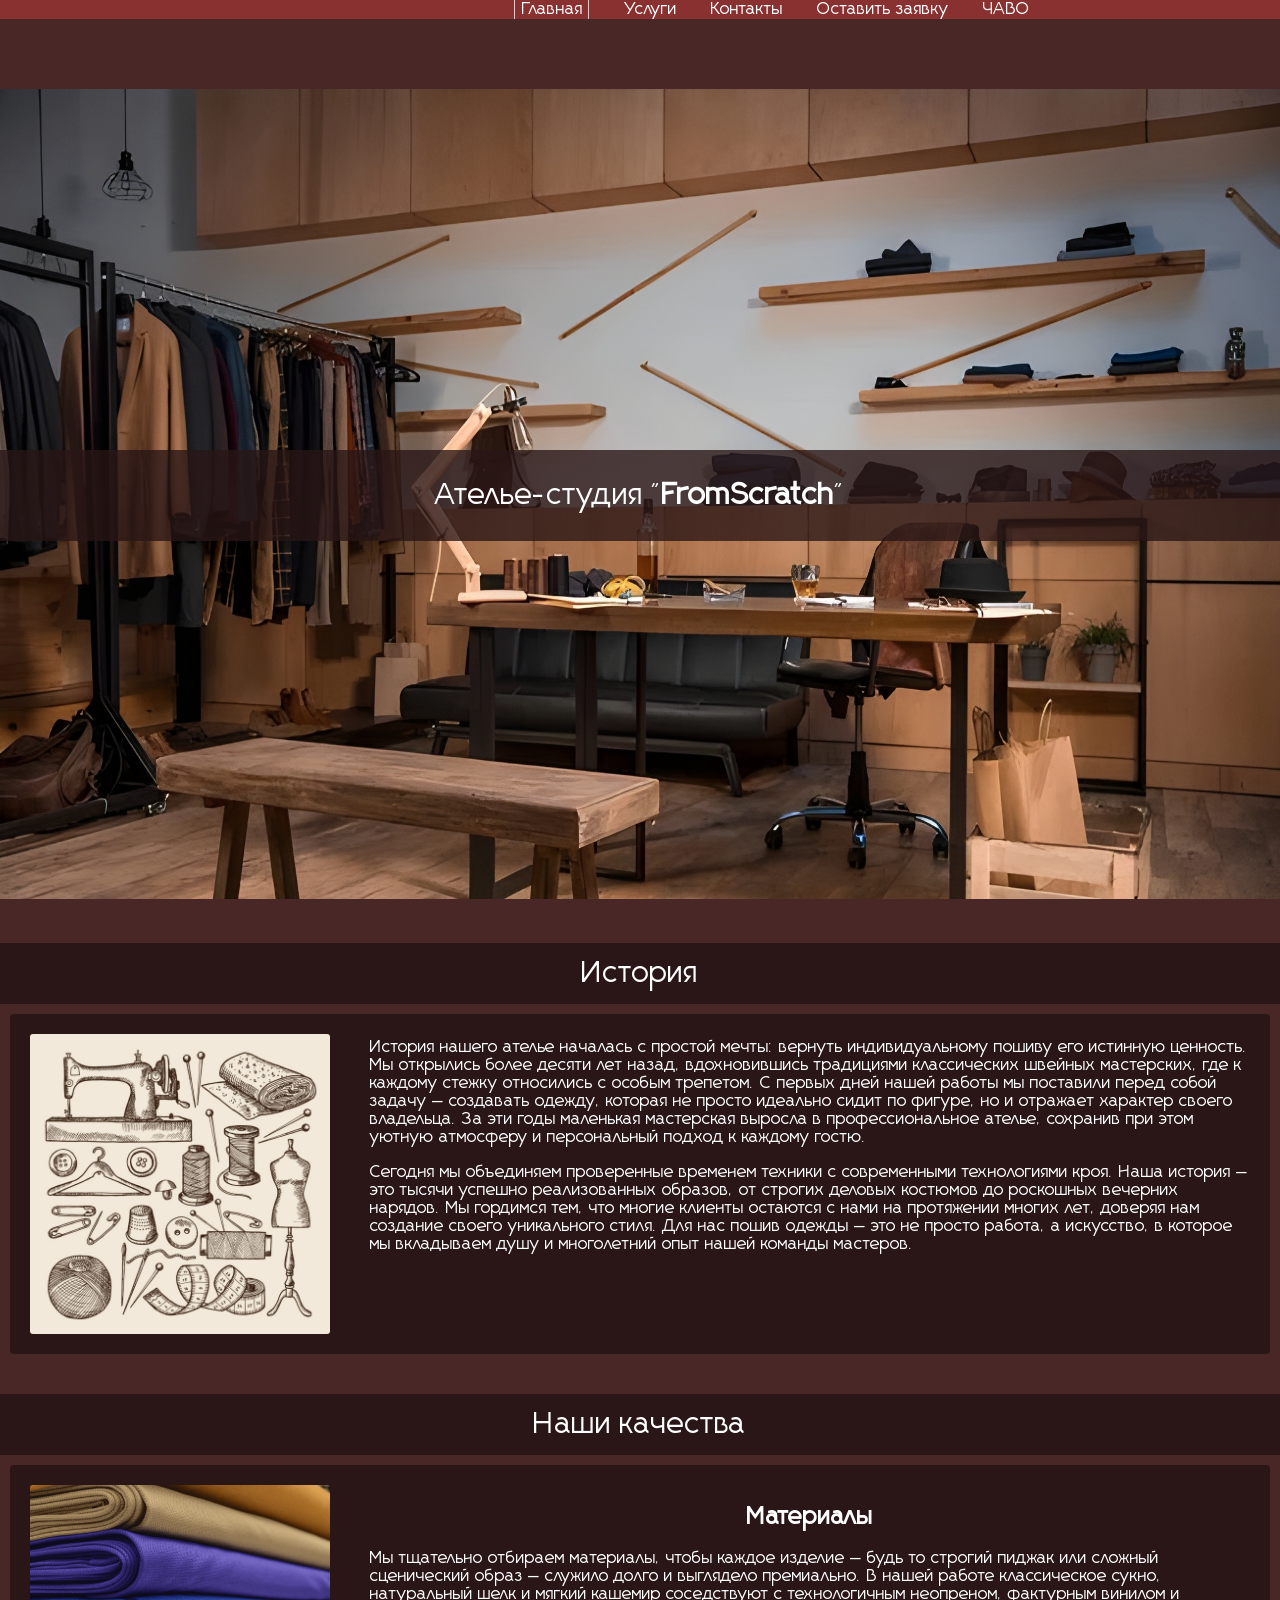
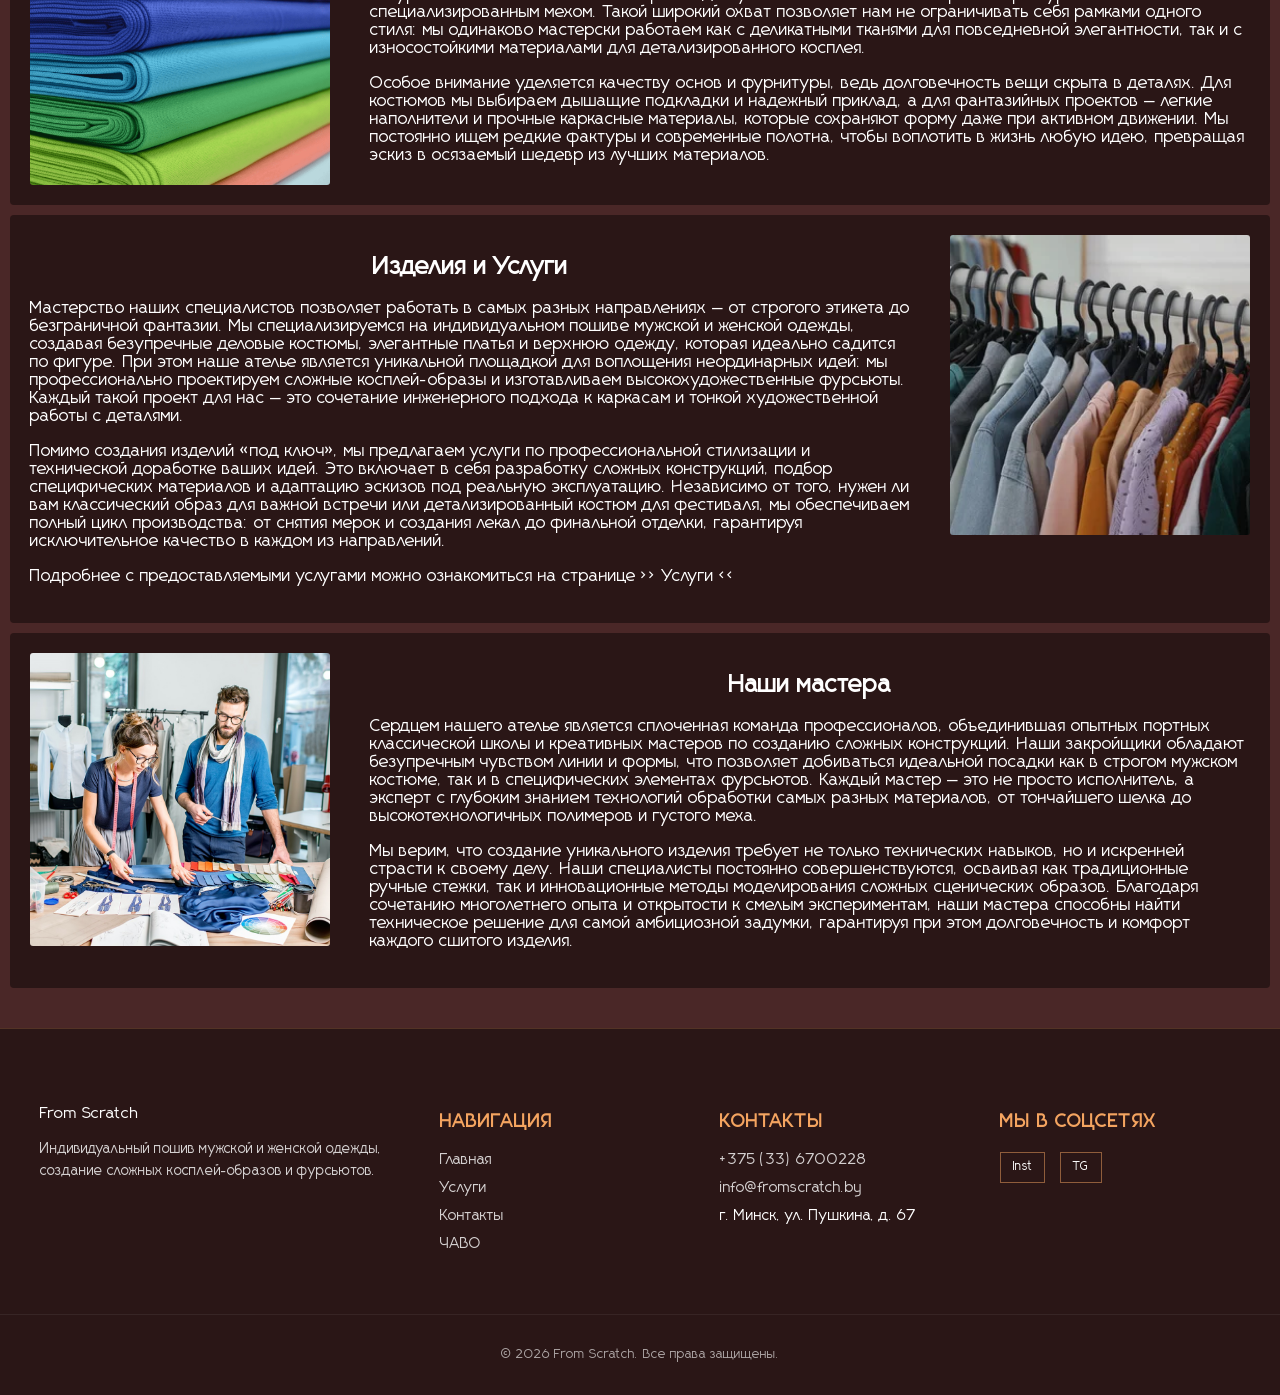
==== commit 232442ba: "Vers.2.0.7" ====
--- a/index.html
+++ b/index.html
@@ -134,13 +134,13 @@
             <div class="footer__social">
                 <h4 class="footer__title">Мы в соцсетях</h4>
                 <div class="footer__icons">
-                    <a href="#" class="icon-vk">VK</a>
+                    <a href="#" class="icon-inst">Inst</a>
                     <a href="#" class="icon-tg">TG</a>
                 </div>
             </div>
         </div>
         <div class="footer__bottom">
-            <p>&copy; 2026 From Scratch. Все <a style="text-decoration: none; color: inherit;" href="miku.html">права</a> защищены.</p>
+            <p>&copy; 2026 From Scratch. Все права защищены.</p>
         </div>
     </footer>
 </body>
--- a/style/mainstyle.css
+++ b/style/mainstyle.css
@@ -17,9 +17,6 @@
 }
 main section {
   margin-bottom: 40px;
-}
-main section:first-child {
-  padding-top: 89px;
 }
 main section .banner-main img {
   width: 100%;
--- a/style/universal.css
+++ b/style/universal.css
@@ -0,0 +1,181 @@
+@charset "UTF-8";
+@font-face {
+  font-family: "Farabee";
+  src: url("../fonts/Farabee Regular.ttf") format("truetype");
+}
+@font-face {
+  font-family: "FarabeeStraight";
+  src: url("../fonts/Farabee Straight Regular.ttf") format("truetype");
+}
+/*#FFD700;*/ /*#d7bc95;*/
+html {
+  padding: 0;
+  color: #FFFFFF;
+}
+
+body {
+  margin: 0;
+  background-color: #4A2727;
+}
+
+.curvyfont {
+  font-family: "Farabee", sans-serif;
+}
+
+main {
+  padding-top: 89px;
+}
+
+header {
+  position: fixed;
+  z-index: 100;
+  width: 100vw;
+  display: flex;
+  justify-content: space-evenly;
+  align-items: center;
+  background-color: #893030;
+  padding: 0 20px;
+}
+header .logobox {
+  margin: 5px;
+  z-index: 100;
+}
+header .burger {
+  display: none;
+  font-size: 40px;
+}
+header .burger-toggle {
+  display: none;
+}
+header nav {
+  margin: 0 40px;
+  display: inline-block;
+}
+header nav a {
+  color: #FFFFFF;
+  font-family: "FarabeeStraight", sans-serif;
+  text-decoration: none;
+  margin: 0;
+  font-size: 17px;
+  padding: 15px 15px;
+}
+header nav a:hover {
+  transition: all 0.3s ease;
+  color: #F4A460;
+}
+@media (max-width: 768px) {
+  header .burger {
+    display: block;
+  }
+  header .burger::before {
+    content: "☰";
+  }
+  header .burger-toggle:checked ~ .nav {
+    left: 0;
+  }
+  header .burger-toggle:checked ~ .burger::before {
+    content: "✕";
+  }
+  header .nav {
+    margin: 0;
+    z-index: 100;
+    top: 89px;
+    left: 100%;
+    width: 100%;
+    background-color: #702929;
+    position: absolute;
+    transition: all 0.3s ease;
+  }
+  header .nav a {
+    display: block;
+  }
+  header .nav a:nth-child(even) {
+    background-color: #893030;
+  }
+}
+
+.footer {
+  background-color: #2A1616;
+  color: #FFFFFF;
+  padding: 60px 0 20px;
+  font-family: "FarabeeStraight", sans-serif;
+  border-top: 1px solid rgba(244, 164, 96, 0.2);
+}
+.footer__container {
+  max-width: 1200px;
+  margin: 0 auto;
+  padding: 0 20px;
+  display: grid;
+  grid-template-columns: 1.5fr 1fr 1fr 1fr;
+  gap: 40px;
+}
+@media (max-width: 768px) {
+  .footer__container {
+    grid-template-columns: 1fr 1fr;
+  }
+}
+@media (max-width: 480px) {
+  .footer__container {
+    grid-template-columns: 1fr;
+  }
+}
+.footer__brand .footer__logo {
+  height: 40px;
+  margin-bottom: 20px;
+}
+.footer__brand .footer__description {
+  font-size: 14px;
+  line-height: 1.6;
+  opacity: 0.8;
+}
+.footer__title {
+  color: #F4A460;
+  font-size: 18px;
+  margin-bottom: 20px;
+  text-transform: uppercase;
+  letter-spacing: 1px;
+}
+.footer__list {
+  list-style: none;
+  padding: 0;
+  margin: 0;
+}
+.footer__list li {
+  margin-bottom: 12px;
+  font-size: 15px;
+}
+.footer__list li a {
+  color: inherit;
+  text-decoration: none;
+  transition: all 0.3s ease;
+  opacity: 0.8;
+}
+.footer__list li a:hover {
+  color: #F4A460;
+  opacity: 1;
+  padding-left: 5px;
+}
+.footer__icons {
+  display: flex;
+  gap: 15px;
+}
+.footer__icons a {
+  color: #FFFFFF;
+  text-decoration: none;
+  border: 1px solid rgba(244, 164, 96, 0.5);
+  padding: 8px 12px;
+  font-size: 12px;
+  transition: all 0.3s ease;
+}
+.footer__icons a:hover {
+  background-color: #F4A460;
+  color: #2A1616;
+}
+.footer__bottom {
+  margin-top: 50px;
+  padding-top: 20px;
+  border-top: 1px solid rgba(255, 255, 255, 0.1);
+  text-align: center;
+  font-size: 13px;
+  opacity: 0.6;
+}
